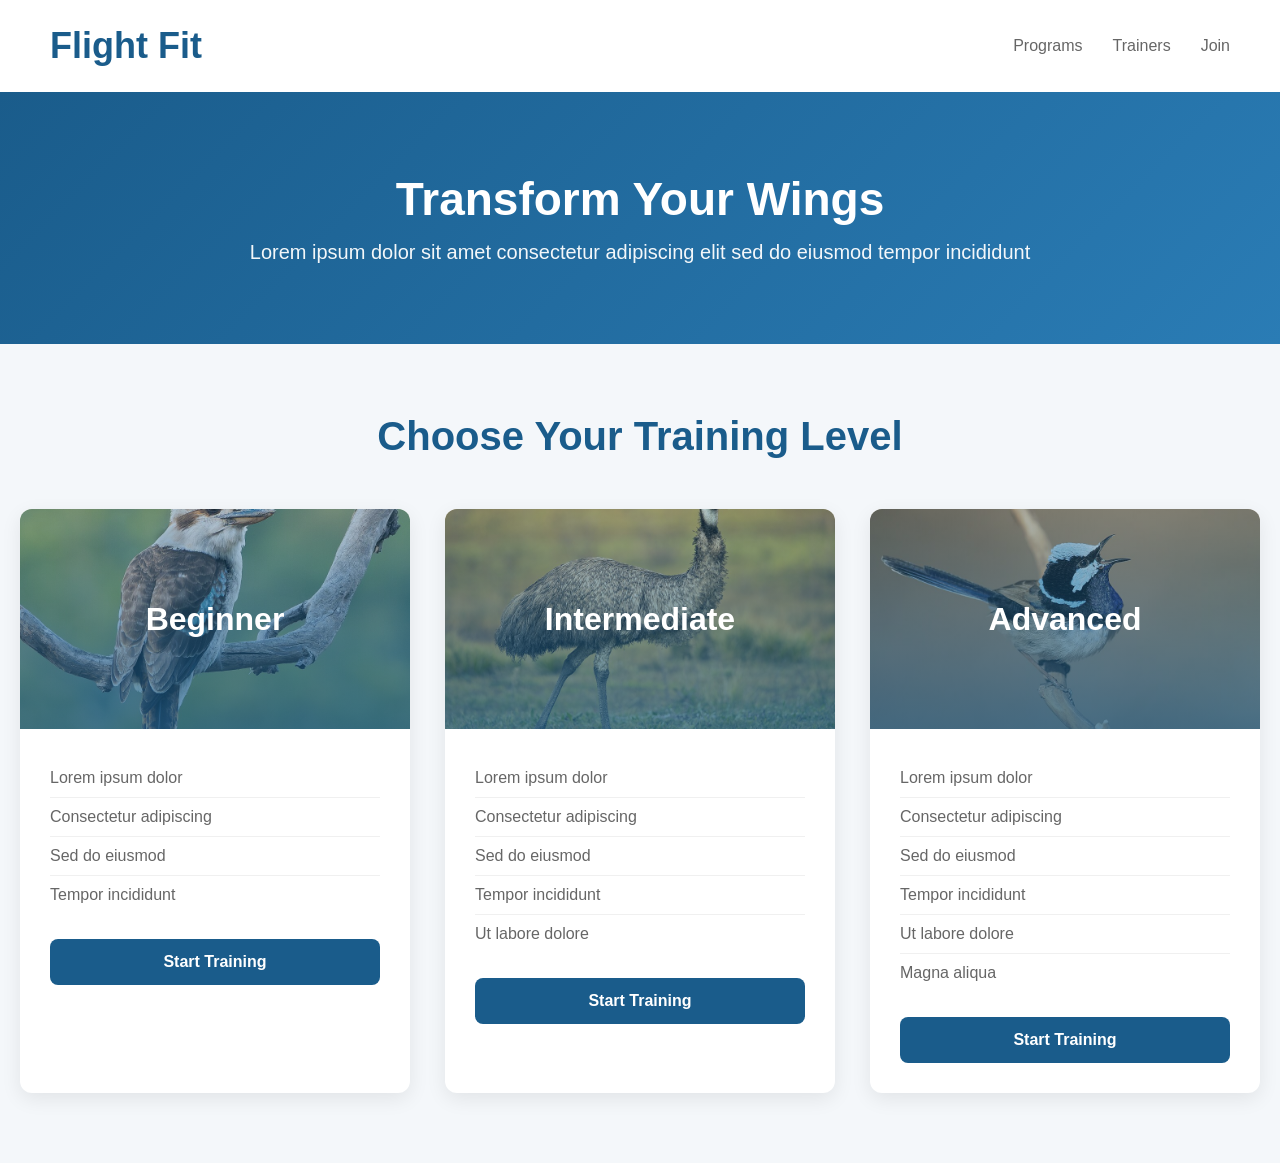
==== fitness/index.html @ 657df8b7 "Made unique websites" ====
<!DOCTYPE html>
<html lang="en">

<head>
    <meta charset="UTF-8">
    <meta name="viewport" content="width=device-width, initial-scale=1.0">
    <title>Flight Fit - Fitness Training</title>
    <link rel="stylesheet" href="styles.css">
</head>

<body>
    <header class="header">
        <div class="header-top">
            <h1 class="brand">Flight Fit</h1>
            <nav class="nav">
                <a href="#">Programs</a>
                <a href="#">Trainers</a>
                <a href="#">Join</a>
            </nav>
        </div>
    </header>

    <section class="intro">
        <div class="intro-text">
            <h2>Transform Your Wings</h2>
            <p>Lorem ipsum dolor sit amet consectetur adipiscing elit sed do eiusmod tempor incididunt</p>
        </div>
    </section>

    <main class="programs">
        <h2 class="programs-title">Choose Your Training Level</h2>

        <div class="program-grid">
            <div class="program-box">
                <div class="program-header">
                    <img src="images/bird1.jpg" alt="Beginner Program">
                    <div class="overlay">
                        <h3>Beginner</h3>
                    </div>
                </div>
                <div class="program-content">
                    <ul class="program-features">
                        <li>Lorem ipsum dolor</li>
                        <li>Consectetur adipiscing</li>
                        <li>Sed do eiusmod</li>
                        <li>Tempor incididunt</li>
                    </ul>
                    <button class="start-button" onclick="startTraining(this, 'Beginner')">Start Training</button>
                    <div class="progress-bar" style="display: none;">
                        <div class="progress-fill"></div>
                    </div>
                </div>
            </div>

            <div class="program-box">
                <div class="program-header">
                    <img src="images/bird2.jpg" alt="Intermediate Program">
                    <div class="overlay">
                        <h3>Intermediate</h3>
                    </div>
                </div>
                <div class="program-content">
                    <ul class="program-features">
                        <li>Lorem ipsum dolor</li>
                        <li>Consectetur adipiscing</li>
                        <li>Sed do eiusmod</li>
                        <li>Tempor incididunt</li>
                        <li>Ut labore dolore</li>
                    </ul>
                    <button class="start-button" onclick="startTraining(this, 'Intermediate')">Start Training</button>
                    <div class="progress-bar" style="display: none;">
                        <div class="progress-fill"></div>
                    </div>
                </div>
            </div>

            <div class="program-box">
                <div class="program-header">
                    <img src="images/bird3.jpg" alt="Advanced Program">
                    <div class="overlay">
                        <h3>Advanced</h3>
                    </div>
                </div>
                <div class="program-content">
                    <ul class="program-features">
                        <li>Lorem ipsum dolor</li>
                        <li>Consectetur adipiscing</li>
                        <li>Sed do eiusmod</li>
                        <li>Tempor incididunt</li>
                        <li>Ut labore dolore</li>
                        <li>Magna aliqua</li>
                    </ul>
                    <button class="start-button" onclick="startTraining(this, 'Advanced')">Start Training</button>
                    <div class="progress-bar" style="display: none;">
                        <div class="progress-fill"></div>
                    </div>
                </div>
            </div>
        </div>
    </main>

    <script>
        function startTraining(button, level) {
            const programBox = button.closest('.program-box');
            const progressBar = programBox.querySelector('.progress-bar');
            const progressFill = programBox.querySelector('.progress-fill');

            button.style.display = 'none';
            progressBar.style.display = 'block';

            let width = 0;
            const interval = setInterval(() => {
                if (width >= 100) {
                    clearInterval(interval);
                    button.textContent = 'Training Started!';
                    button.style.display = 'block';
                    button.style.backgroundColor = '#0d3a5c';
                    button.disabled = true;
                    progressBar.style.display = 'none';
                } else {
                    width += 2;
                    progressFill.style.width = width + '%';
                }
            }, 30);
        }
    </script>
</body>

</html>
---- fitness/styles.css ----
:root {
    --continent-color: #1a5c8b;
}

* {
    margin: 0;
    padding: 0;
    box-sizing: border-box;
}

body {
    font-family: Helvetica, Arial, sans-serif;
    background-color: #f4f7fa;
    color: #333;
}

.header {
    background-color: white;
    padding: 25px 50px;
    box-shadow: 0 2px 8px rgba(0, 0, 0, 0.05);
}

.header-top {
    display: flex;
    justify-content: space-between;
    align-items: center;
    max-width: 1200px;
    margin: 0 auto;
}

.brand {
    font-size: 36px;
    font-weight: bold;
    color: var(--continent-color);
}

.nav {
    display: flex;
    gap: 30px;
}

.nav a {
    text-decoration: none;
    color: #666;
    font-size: 16px;
    transition: color 0.3s ease;
}

.nav a:hover {
    color: var(--continent-color);
}

.intro {
    background: linear-gradient(135deg, var(--continent-color) 0%, #2a7cb5 100%);
    color: white;
    text-align: center;
    padding: 80px 20px;
}

.intro h2 {
    font-size: 46px;
    margin-bottom: 15px;
}

.intro p {
    font-size: 20px;
    opacity: 0.95;
}

.programs {
    max-width: 1300px;
    margin: 0 auto;
    padding: 70px 20px;
}

.programs-title {
    text-align: center;
    font-size: 40px;
    color: var(--continent-color);
    margin-bottom: 50px;
}

.program-grid {
    display: grid;
    grid-template-columns: repeat(3, 1fr);
    gap: 35px;
}

.program-box {
    background: white;
    border-radius: 12px;
    overflow: hidden;
    box-shadow: 0 6px 20px rgba(0, 0, 0, 0.08);
    transition: all 0.3s ease;
}

.program-box:hover {
    transform: translateY(-8px);
    box-shadow: 0 12px 30px rgba(26, 92, 139, 0.15);
}

.program-header {
    position: relative;
    height: 220px;
    overflow: hidden;
}

.program-header img {
    width: 100%;
    height: 100%;
    object-fit: cover;
}

.overlay {
    position: absolute;
    top: 0;
    left: 0;
    width: 100%;
    height: 100%;
    background: linear-gradient(to bottom, rgba(26, 92, 139, 0.3), rgba(26, 92, 139, 0.7));
    display: flex;
    align-items: center;
    justify-content: center;
}

.overlay h3 {
    color: white;
    font-size: 32px;
    font-weight: bold;
}

.program-content {
    padding: 30px;
}

.program-features {
    list-style: none;
    margin-bottom: 25px;
}

.program-features li {
    padding: 10px 0;
    color: #666;
    border-bottom: 1px solid #f0f0f0;
}

.program-features li:last-child {
    border-bottom: none;
}

.start-button {
    width: 100%;
    background-color: var(--continent-color);
    color: white;
    border: none;
    padding: 14px;
    font-size: 16px;
    border-radius: 8px;
    cursor: pointer;
    transition: all 0.3s ease;
    font-weight: bold;
}

.start-button:hover:not(:disabled) {
    opacity: 0.9;
    transform: translateY(-2px);
}

.start-button:disabled {
    cursor: not-allowed;
}

.progress-bar {
    width: 100%;
    height: 30px;
    background-color: #e0e0e0;
    border-radius: 15px;
    overflow: hidden;
    margin-top: 15px;
}

.progress-fill {
    height: 100%;
    background: linear-gradient(90deg, var(--continent-color), #2a7cb5);
    width: 0%;
    transition: width 0.1s ease;
}

@media (max-width: 768px) {
    .program-grid {
        grid-template-columns: 1fr;
    }

    .nav {
        gap: 15px;
    }
}
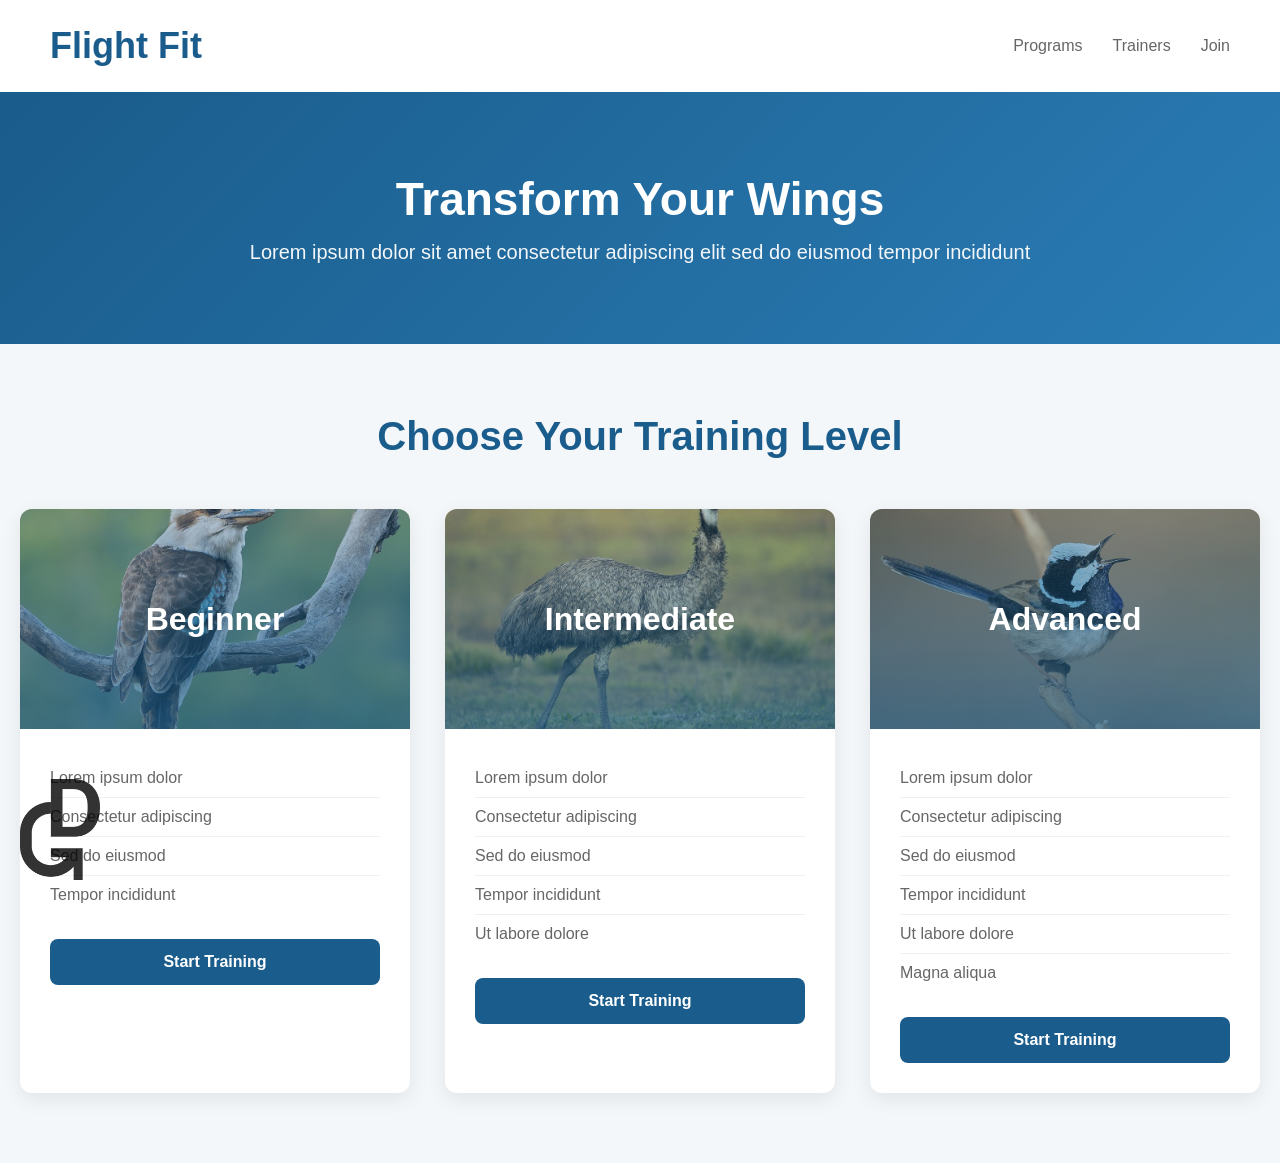
==== commit 3c79886f: "Added logo" ====
--- a/fitness/index.html
+++ b/fitness/index.html
@@ -124,6 +124,7 @@
             }, 30);
         }
     </script>
+    <img src="logocropped.png" alt="Logo" class="bottom-logo">
 </body>
 
 </html>
--- a/fitness/styles.css
+++ b/fitness/styles.css
@@ -194,4 +194,14 @@
     .nav {
         gap: 15px;
     }
+}
+
+.bottom-logo {
+    position: fixed;
+    bottom: 20px;
+    left: 20px;
+    width: 80px;
+    height: auto;
+    opacity: 0.8;
+    z-index: 1000;
 }
